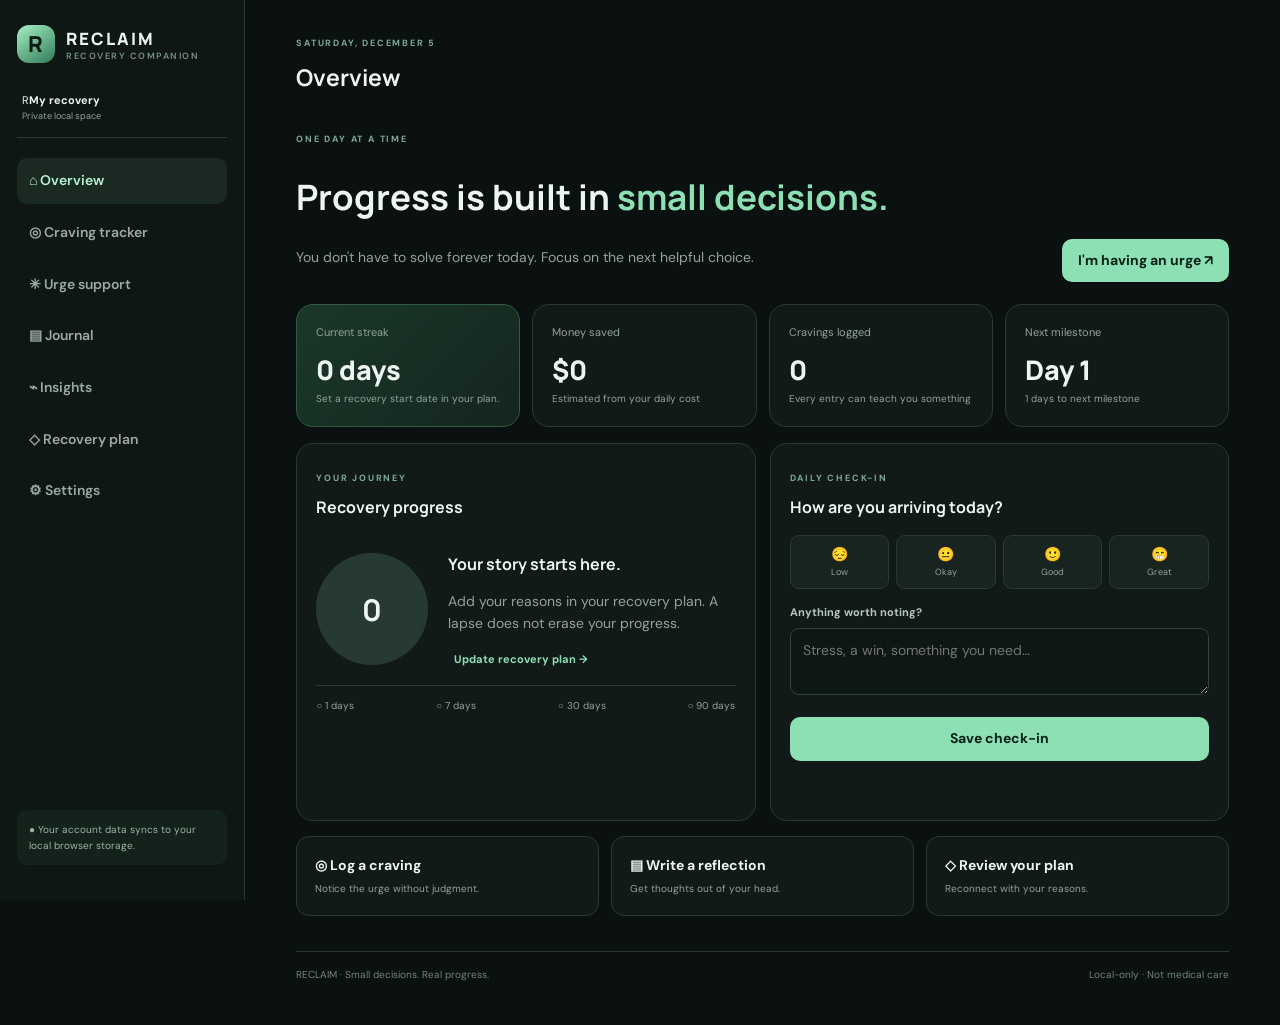
==== index.html @ 3d36c12d "Add files via upload" ====
<!doctype html>
<html lang="en"><head><meta charset="utf-8"><meta name="viewport" content="width=device-width,initial-scale=1"><meta name="theme-color" content="#0b1110"><title>RECLAIM — Recovery companion</title><link rel="manifest" href="manifest.webmanifest"><link rel="icon" href="icon.svg"><link rel="stylesheet" href="styles.css"></head>
<body>
<div id="appShell" class="app-shell"><aside class="sidebar" id="sidebar"><a class="brand" href="#"><span class="brand-mark">R</span><span>RECLAIM<small>RECOVERY COMPANION</small></span></a><div class="profile-chip"><span class="avatar">R</span><span><b>My recovery</b><small>Private local space</small></span></div><nav class="nav"><button class="nav-link active" data-view="dashboard">⌂ Overview</button><button class="nav-link" data-view="cravings">◎ Craving tracker</button><button class="nav-link" data-view="emergency">✳ Urge support</button><button class="nav-link" data-view="journal">▤ Journal</button><button class="nav-link" data-view="insights">⌁ Insights</button><button class="nav-link" data-view="plan">◇ Recovery plan</button><button class="nav-link" data-view="settings">⚙ Settings</button></nav><div class="sidebar-bottom"><p class="privacy-note">● Your account data syncs to your local browser storage.</p></div></aside>
<main class="main"><header class="topbar"><button id="menuBtn" class="mobile-menu">☰</button><div><p class="eyebrow" id="todayLabel">YOUR RECOVERY SPACE</p><h1 id="pageTitle">Overview</h1></div></header>
<section class="view active" id="view-dashboard"><div class="welcome-row"><div><p class="eyebrow">ONE DAY AT A TIME</p><h2>Progress is built in <em>small decisions.</em></h2><p class="muted">You don't have to solve forever today. Focus on the next helpful choice.</p></div><button class="button primary" data-go="emergency">I'm having an urge ↗</button></div>
<div class="stats-grid"><article class="stat-card hero-stat"><span>Current streak</span><strong id="streakValue">0 days</strong><small id="streakSub">Set a recovery start date.</small></article><article class="stat-card"><span>Money saved</span><strong id="savedValue">$0</strong><small>Estimated from your daily cost</small></article><article class="stat-card"><span>Cravings logged</span><strong id="cravingCount">0</strong><small>Every entry can teach you something</small></article><article class="stat-card"><span>Next milestone</span><strong id="milestoneValue">Day 1</strong><small id="milestoneSub">A fresh starting point</small></article></div>
<div class="content-grid"><article class="panel"><p class="eyebrow">YOUR JOURNEY</p><h3>Recovery progress</h3><div class="progress-layout"><div class="progress-ring" id="progressRing"><b id="ringDays">0</b></div><div><h3 id="progressHeading">Your story starts here.</h3><p class="muted" id="progressText">Set a start date in your recovery plan.</p><button class="text-button" data-go="plan">Update recovery plan →</button></div></div><div class="milestones"><span id="m1">○ 1 day</span><span id="m7">○ 7 days</span><span id="m30">○ 30 days</span><span id="m90">○ 90 days</span></div></article>
<article class="panel"><p class="eyebrow">DAILY CHECK-IN</p><h3>How are you arriving today?</h3><div class="mood-options" id="moodOptions"><button data-mood="Low">😔<small>Low</small></button><button data-mood="Okay">😐<small>Okay</small></button><button data-mood="Good">🙂<small>Good</small></button><button data-mood="Great">😁<small>Great</small></button></div><label class="field-label" for="checkinNote">Anything worth noting?</label><textarea id="checkinNote" rows="2" placeholder="Stress, a win, something you need…"></textarea><button class="button primary full" id="saveCheckin">Save check-in</button><p class="status" id="checkinStatus"></p></article></div>
<div class="quick-grid"><button class="quick-card" data-go="cravings"><b>◎ Log a craving</b><small>Notice the urge without judgment.</small></button><button class="quick-card" data-go="journal"><b>▤ Write a reflection</b><small>Get thoughts out of your head.</small></button><button class="quick-card" data-go="plan"><b>◇ Review your plan</b><small>Reconnect with your reasons.</small></button></div></section>
<section class="view" id="view-cravings"><div class="page-intro"><p class="eyebrow">NOTICE THE PATTERN</p><h2>A craving is a signal, <em>not a command.</em></h2><p class="muted">Log what was happening, how strong the urge felt, and what helped.</p></div><div class="content-grid"><article class="panel"><h3>Log a craving</h3><form id="cravingForm"><label class="field-label">Behavior / addiction</label><select id="cravingType" required><option value="">Choose one</option><option>Alcohol</option><option>Nicotine / vaping</option><option>Other substances</option><option>Gambling</option><option>Pornography / compulsive sexual behavior</option><option>Social media / gaming</option><option>Food / binge behavior</option><option>Other</option></select><label class="field-label">Intensity <b id="intensityValue">5 / 10</b></label><input id="intensity" type="range" min="1" max="10" value="5"><label class="field-label">Trigger</label><select id="trigger"><option>Stress or overwhelm</option><option>Boredom</option><option>Loneliness</option><option>Conflict</option><option>Celebration</option><option>Being around a cue</option><option>Tiredness</option><option>Physical discomfort</option><option>Other / unsure</option></select><label class="field-label">What was happening?</label><textarea id="cravingContext" rows="3"></textarea><label class="field-label">What did you do to cope?</label><textarea id="cravingResponse" rows="2"></textarea><button class="button primary full">Save craving log</button><p class="status" id="cravingStatus"></p></form></article><article class="panel"><h3>Craving history</h3><div id="cravingList" class="entry-list"></div></article></div></section>
<section class="view" id="view-emergency"><div class="page-intro centered"><p class="eyebrow">PAUSE · BREATHE · CHOOSE</p><h2>You can ride out <em>this moment.</em></h2><p class="muted">You don't need to make a forever decision. Create space between the urge and your next action.</p></div><div class="content-grid"><article class="panel centered"><h3>60-second breathing reset</h3><p class="muted">Breathe gently. Don't force or hold your breath.</p><div id="breathCircle" class="breath-circle">Ready?</div><h3 id="breathTimer">01:00</h3><button id="breathStart" class="button primary full">Start breathing exercise</button></article><article class="panel"><h3>Choose one small action</h3><div class="action-list"><button class="action-option">🚶 Change your surroundings</button><button class="action-option">📞 Contact a safe person</button><button class="action-option">💧 Meet a basic need</button><button class="action-option">🧩 Occupy your attention</button></div><p class="muted" id="whyText"></p><p class="fine-print">In the U.S., call 911 for emergencies, 988 for emotional crisis support, or SAMHSA at 1-800-662-HELP for treatment referrals. Withdrawal from alcohol and benzodiazepines can be dangerous; seek medical advice before stopping if physically dependent.</p></article></div></section>
<section class="view" id="view-journal"><div class="page-intro"><p class="eyebrow">MAKE SPACE TO REFLECT</p><h2>Your thoughts deserve <em>a place to land.</em></h2></div><div class="content-grid"><article class="panel"><h3>New journal entry</h3><form id="journalForm"><label class="field-label">Mood</label><select id="journalMood"><option>Reflective</option><option>Hopeful</option><option>Stressed</option><option>Frustrated</option><option>Sad</option><option>Proud</option><option>Unsure</option></select><label class="field-label">Prompt</label><select id="journalPrompt"><option>What is one thing I handled well today?</option><option>What made today difficult?</option><option>What do I need more of right now?</option><option>What is one trigger I noticed?</option><option>Free write</option></select><label class="field-label">Your reflection</label><textarea id="journalText" rows="7" required></textarea><button class="button primary full">Save reflection</button><p class="status" id="journalStatus"></p></form></article><article class="panel"><h3>Past reflections</h3><div id="journalList" class="entry-list"></div></article></div></section>
<section class="view" id="view-insights"><div class="page-intro"><p class="eyebrow">LEARN, DON'T JUDGE</p><h2>Patterns can point <em>toward change.</em></h2></div><div class="stats-grid"><article class="stat-card"><span>Total craving logs</span><strong id="insightTotal">0</strong></article><article class="stat-card"><span>Average intensity</span><strong id="avgIntensity">—</strong></article><article class="stat-card"><span>Most common trigger</span><strong id="topTrigger">—</strong></article></div><div class="content-grid"><article class="panel"><h3>Recent craving intensity</h3><div id="intensityChart" class="chart"></div></article><article class="panel"><h3>Trigger breakdown</h3><div id="triggerBreakdown"></div></article></div></section>
<section class="view" id="view-plan"><div class="page-intro"><p class="eyebrow">MAKE YOUR RECOVERY PERSONAL</p><h2>A plan for the moments <em>that test you.</em></h2></div><article class="panel"><form id="planForm"><div class="content-grid"><div><label class="field-label">What are you working to change?</label><input id="planName"></div><div><label class="field-label">Recovery start date</label><input id="startDate" type="date"></div><div><label class="field-label">Estimated daily money spent ($)</label><input id="dailyCost" type="number" min="0" step=".01"></div><div><label class="field-label">Next meaningful goal</label><input id="goal"></div></div><label class="field-label">Why do you want this change?</label><textarea id="reasons" rows="3"></textarea><label class="field-label">My high-risk situations</label><textarea id="triggersPlan" rows="3"></textarea><label class="field-label">My support people and resources</label><textarea id="supportPlan" rows="3"></textarea><label class="field-label">When I notice an urge, I will…</label><textarea id="ifThen" rows="3"></textarea><button class="button primary">Save my recovery plan</button><p id="planStatus" class="status"></p></form></article></section>
<section class="view" id="view-settings"><div class="page-intro"><p class="eyebrow">YOUR SPACE, YOUR CHOICES</p><h2>Settings & <em>privacy.</em></h2></div><article class="panel"><h3>Data management</h3><p class="muted">Your recovery data is stored locally in this browser. Export a backup before deleting it.</p><div class="settings-actions"><button class="button secondary" id="exportBtn">Export my data</button><label class="button secondary">Import backup<input type="file" id="importFile" accept="application/json" hidden></label><button class="button danger" id="clearBtn">Clear my recovery data</button></div><p id="settingsStatus" class="status"></p></article><article class="panel"><h3>Health and safety</h3><p class="muted">RECLAIM is a self-help organizer, not medical care, diagnosis, or a substitute for treatment. Withdrawal from alcohol, benzodiazepines and some other substances can be dangerous or life-threatening. Speak with a qualified healthcare professional before stopping if physical dependence is possible. For emergencies call your local emergency number.</p></article></section>
<footer class="footer">RECLAIM · Small decisions. Real progress. <span>Local-only · Not medical care</span></footer></main></div>
<script type="module" src="app.js"></script></body></html>
---- styles.css ----
@import url('https://fonts.googleapis.com/css2?family=DM+Sans:wght@400;500;600;700&family=Manrope:wght@400;600;700;800&display=swap');
:root{--bg:#0b1110;--panel:#111a18;--line:#293a32;--text:#edf5f1;--muted:#91a39b;--green:#8ce0b4;--green2:#b7f3d1}*{box-sizing:border-box}body{margin:0;background:var(--bg);color:var(--text);font:14px 'DM Sans',sans-serif;line-height:1.55}button,input,select,textarea{font:inherit}button{cursor:pointer}h1,h2,h3{font-family:Manrope}h2{font-size:clamp(25px,3vw,35px);line-height:1.2}h2 em{color:var(--green);font-style:normal}.muted{color:var(--muted)}.eyebrow{font-size:9px;letter-spacing:1.8px;color:#7eaa91;font-weight:700}.auth-wrap{min-height:100vh;display:grid;place-items:center;padding:22px;background:radial-gradient(ellipse at 50% 0,#193526 0,transparent 50%)}.auth-card{width:min(100%,430px);background:var(--panel);border:1px solid var(--line);border-radius:22px;padding:30px;box-shadow:0 25px 80px #0007}.brand{display:flex;align-items:center;gap:11px;color:var(--text);text-decoration:none;font:800 17px Manrope;letter-spacing:2px;margin-bottom:35px}.brand small{display:block;color:#789087;font:600 9px 'DM Sans';letter-spacing:1.5px}.brand-mark{width:38px;height:38px;border-radius:12px;background:linear-gradient(145deg,#a5f0c4,#317b59);color:#0a1b12;display:grid;place-items:center;font-size:22px}.auth-card h1{font-size:25px;line-height:1.2;margin:4px 0 8px}.field-label{display:block;color:#b6c8be;font-size:11px;font-weight:700;margin:15px 0 7px}input,select,textarea{width:100%;padding:11px 12px;border:1px solid #30423a;background:#0d1713;color:var(--text);border-radius:9px;outline:none}input:focus,select:focus,textarea:focus{border-color:#6fc797}textarea{resize:vertical}.button{border:0;border-radius:10px;padding:11px 16px;font-weight:700;display:inline-flex;justify-content:center;align-items:center;margin-top:15px}.primary{background:var(--green);color:#092016}.secondary{background:#1a2923;color:var(--text);border:1px solid #31483c}.danger{background:#3a2020;color:#ffbaba}.full{width:100%}.auth-status,.status{min-height:18px;color:var(--green);font-size:11px}.auth-status.error{color:#ffaaaa}.auth-links{display:flex;flex-wrap:wrap;gap:10px;justify-content:space-between;margin-top:14px}.auth-links button,.text-button{border:0;background:none;color:var(--green);font-size:11px;font-weight:700}.fine-print{font-size:10px;color:#82958b;margin-top:20px}.app-shell[hidden],.auth-wrap[hidden]{display:none!important}.app-shell{min-height:100vh}.sidebar{width:245px;position:fixed;inset:0 auto 0 0;background:#0e1714;border-right:1px solid var(--line);padding:25px 17px;display:flex;flex-direction:column;z-index:5}.sidebar .brand{margin-bottom:15px}.profile-chip{padding:14px 5px;border-bottom:1px solid var(--line);font-size:11px;overflow-wrap:anywhere}.profile-chip small{display:block;color:var(--muted)}.nav{display:grid;gap:6px;margin-top:20px}.nav-link{border:0;background:transparent;color:#9aaba3;text-align:left;padding:12px;border-radius:10px;font-weight:600}.nav-link.active,.nav-link:hover{background:#1a2a23;color:var(--green2)}.sidebar-bottom{margin-top:auto}.privacy-note{font-size:10px;color:#9db4a6;background:#13221b;padding:12px;border-radius:10px}.main{margin-left:245px;max-width:1500px;padding:28px 4vw}.topbar{display:flex;gap:15px;align-items:center;margin-bottom:28px}.topbar h1{font-size:23px;margin:0}.mobile-menu{display:none}.view{display:none}.view.active{display:block}.welcome-row{display:flex;align-items:end;justify-content:space-between;gap:20px;margin-bottom:22px}.welcome-row>div{max-width:600px}.stats-grid{display:grid;grid-template-columns:repeat(4,1fr);gap:12px;margin-bottom:16px}.stat-card,.panel{background:var(--panel);border:1px solid var(--line);border-radius:17px;padding:19px}.stat-card{min-height:120px;color:var(--muted);font-size:11px}.stat-card strong{display:block;color:var(--text);font:800 27px Manrope;margin:10px 0 2px}.stat-card small{font-size:10px}.hero-stat{background:linear-gradient(135deg,#1b3829,#14251e);border-color:#315b42}.content-grid{display:grid;grid-template-columns:1fr 1fr;gap:14px;margin-bottom:15px}.panel h3{font-size:16px;margin:4px 0 13px}.progress-layout{display:flex;align-items:center;gap:20px;padding:15px 0}.progress-ring{width:112px;height:112px;flex-shrink:0;border-radius:50%;display:grid;place-items:center;background:conic-gradient(var(--green) 0deg,#263932 0deg);font:800 30px Manrope}.milestones{display:flex;justify-content:space-between;border-top:1px solid var(--line);padding-top:12px;color:var(--muted);font-size:10px}.mood-options{display:grid;grid-template-columns:repeat(4,1fr);gap:7px;margin:15px 0}.mood-options button{background:#17241f;border:1px solid var(--line);border-radius:9px;color:white;padding:8px}.mood-options button.selected{border-color:var(--green)}.mood-options small{display:block;font-size:9px;color:var(--muted)}.quick-grid{display:grid;grid-template-columns:repeat(3,1fr);gap:12px;margin-top:15px}.quick-card{background:var(--panel);border:1px solid var(--line);border-radius:13px;padding:18px;text-align:left;color:var(--text)}.quick-card b,.quick-card small{display:block}.quick-card small{color:var(--muted);font-size:10px;margin-top:5px}.page-intro{max-width:680px;margin:8px 0 23px}.page-intro h2{margin:5px 0}.entry-list{display:grid;gap:9px;max-height:580px;overflow:auto}.entry-item{padding:12px;background:#15221d;border:1px solid #263a30;border-radius:10px;font-size:11px}.entry-item small{color:var(--muted)}.entry-item p{white-space:pre-wrap;color:#c2d0c7}.centered{text-align:center}.breath-circle{width:145px;height:145px;border:1px solid #47785b;border-radius:50%;background:radial-gradient(circle,#234b34,#14241b);display:grid;place-items:center;margin:20px auto;color:var(--green2);font:700 15px Manrope}.breath-circle.inhale{transform:scale(1.12);transition:4s}.breath-circle.exhale{transform:scale(.88);transition:6s}.action-list{display:grid;gap:9px}.action-option{background:#15231d;border:1px solid var(--line);border-radius:10px;padding:13px;color:var(--text);text-align:left}.action-option.chosen{border-color:var(--green)}.chart{display:flex;align-items:end;gap:9px;height:170px}.bar{flex:1;background:linear-gradient(#8ce0b4,#317c56);border-radius:6px 6px 0 0;min-height:4px}.settings-actions{display:flex;flex-wrap:wrap;gap:10px}.footer{display:flex;justify-content:space-between;gap:15px;border-top:1px solid var(--line);margin-top:35px;padding:15px 0;color:#71847a;font-size:10px}@media(max-width:900px){.stats-grid{grid-template-columns:repeat(2,1fr)}.main{padding:22px 3vw}}@media(max-width:700px){.sidebar{transform:translateX(-100%);transition:.2s;width:260px}.sidebar.open{transform:none}.main{margin:0;padding:18px 14px}.mobile-menu{display:block;background:none;border:0;color:white;font-size:20px}.welcome-row{display:block}.content-grid{grid-template-columns:1fr}.quick-grid{grid-template-columns:1fr}.stats-grid{gap:8px}.stat-card,.panel{padding:14px}.footer{flex-direction:column}}
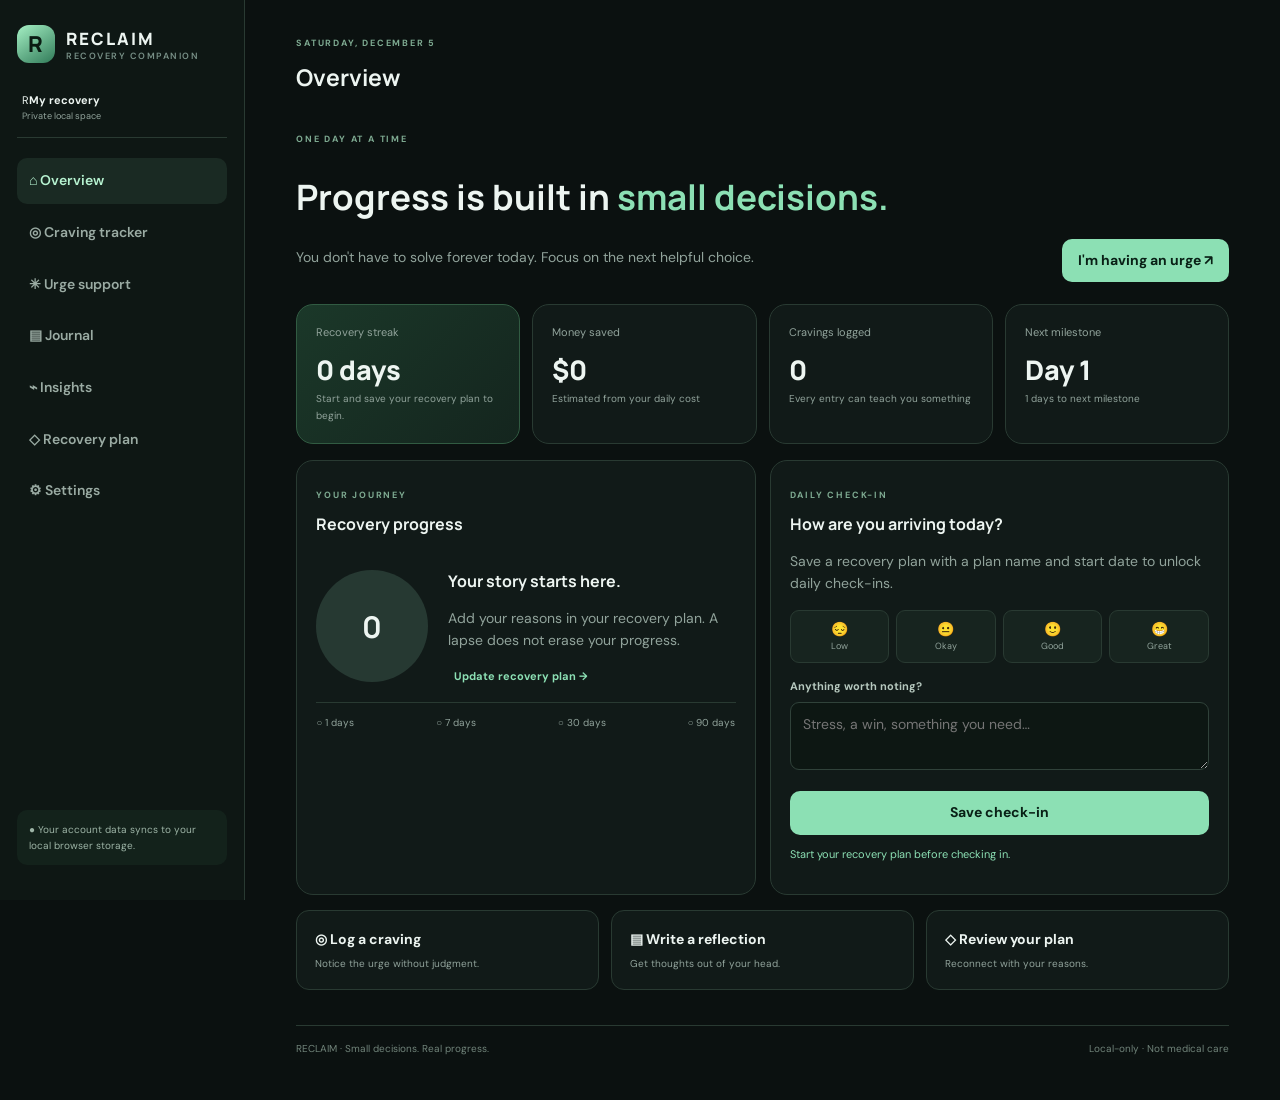
==== commit e9c1dab1: "Add files via upload" ====
--- a/index.html
+++ b/index.html
@@ -1,12 +1,12 @@
 <!doctype html>
 <html lang="en"><head><meta charset="utf-8"><meta name="viewport" content="width=device-width,initial-scale=1"><meta name="theme-color" content="#0b1110"><title>RECLAIM — Recovery companion</title><link rel="manifest" href="manifest.webmanifest"><link rel="icon" href="icon.svg"><link rel="stylesheet" href="styles.css"></head>
 <body>
-<div id="appShell" class="app-shell"><aside class="sidebar" id="sidebar"><a class="brand" href="#"><span class="brand-mark">R</span><span>RECLAIM<small>RECOVERY COMPANION</small></span></a><div class="profile-chip"><span class="avatar">R</span><span><b>My recovery</b><small>Private local space</small></span></div><nav class="nav"><button class="nav-link active" data-view="dashboard">⌂ Overview</button><button class="nav-link" data-view="cravings">◎ Craving tracker</button><button class="nav-link" data-view="emergency">✳ Urge support</button><button class="nav-link" data-view="journal">▤ Journal</button><button class="nav-link" data-view="insights">⌁ Insights</button><button class="nav-link" data-view="plan">◇ Recovery plan</button><button class="nav-link" data-view="settings">⚙ Settings</button></nav><div class="sidebar-bottom"><p class="privacy-note">● Your account data syncs to your local browser storage.</p></div></aside>
+<div id="appShell" class="app-shell"><aside class="sidebar" id="sidebar"><a class="brand" href="#" title="RECLAIM"><span class="brand-mark">R</span><span>RECLAIM<small>RECOVERY COMPANION</small></span></a><div class="profile-chip"><span class="avatar">R</span><span><b>My recovery</b><small>Private local space</small></span></div><nav class="nav"><button class="nav-link active" data-view="dashboard">⌂ Overview</button><button class="nav-link" data-view="cravings">◎ Craving tracker</button><button class="nav-link" data-view="emergency">✳ Urge support</button><button class="nav-link" data-view="journal">▤ Journal</button><button class="nav-link" data-view="insights">⌁ Insights</button><button class="nav-link" data-view="plan">◇ Recovery plan</button><button class="nav-link" data-view="settings">⚙ Settings</button></nav><div class="sidebar-bottom"><p class="privacy-note">● Your account data syncs to your local browser storage.</p></div></aside>
 <main class="main"><header class="topbar"><button id="menuBtn" class="mobile-menu">☰</button><div><p class="eyebrow" id="todayLabel">YOUR RECOVERY SPACE</p><h1 id="pageTitle">Overview</h1></div></header>
 <section class="view active" id="view-dashboard"><div class="welcome-row"><div><p class="eyebrow">ONE DAY AT A TIME</p><h2>Progress is built in <em>small decisions.</em></h2><p class="muted">You don't have to solve forever today. Focus on the next helpful choice.</p></div><button class="button primary" data-go="emergency">I'm having an urge ↗</button></div>
-<div class="stats-grid"><article class="stat-card hero-stat"><span>Current streak</span><strong id="streakValue">0 days</strong><small id="streakSub">Set a recovery start date.</small></article><article class="stat-card"><span>Money saved</span><strong id="savedValue">$0</strong><small>Estimated from your daily cost</small></article><article class="stat-card"><span>Cravings logged</span><strong id="cravingCount">0</strong><small>Every entry can teach you something</small></article><article class="stat-card"><span>Next milestone</span><strong id="milestoneValue">Day 1</strong><small id="milestoneSub">A fresh starting point</small></article></div>
+<div class="stats-grid"><article class="stat-card hero-stat"><span>Recovery streak</span><strong id="streakValue">0 days</strong><small id="streakSub">Set a recovery start date.</small></article><article class="stat-card"><span>Money saved</span><strong id="savedValue">$0</strong><small>Estimated from your daily cost</small></article><article class="stat-card"><span>Cravings logged</span><strong id="cravingCount">0</strong><small>Every entry can teach you something</small></article><article class="stat-card"><span>Next milestone</span><strong id="milestoneValue">Day 1</strong><small id="milestoneSub">A fresh starting point</small></article></div>
 <div class="content-grid"><article class="panel"><p class="eyebrow">YOUR JOURNEY</p><h3>Recovery progress</h3><div class="progress-layout"><div class="progress-ring" id="progressRing"><b id="ringDays">0</b></div><div><h3 id="progressHeading">Your story starts here.</h3><p class="muted" id="progressText">Set a start date in your recovery plan.</p><button class="text-button" data-go="plan">Update recovery plan →</button></div></div><div class="milestones"><span id="m1">○ 1 day</span><span id="m7">○ 7 days</span><span id="m30">○ 30 days</span><span id="m90">○ 90 days</span></div></article>
-<article class="panel"><p class="eyebrow">DAILY CHECK-IN</p><h3>How are you arriving today?</h3><div class="mood-options" id="moodOptions"><button data-mood="Low">😔<small>Low</small></button><button data-mood="Okay">😐<small>Okay</small></button><button data-mood="Good">🙂<small>Good</small></button><button data-mood="Great">😁<small>Great</small></button></div><label class="field-label" for="checkinNote">Anything worth noting?</label><textarea id="checkinNote" rows="2" placeholder="Stress, a win, something you need…"></textarea><button class="button primary full" id="saveCheckin">Save check-in</button><p class="status" id="checkinStatus"></p></article></div>
+<article class="panel"><p class="eyebrow">DAILY CHECK-IN</p><h3>How are you arriving today?</h3><p class="muted" id="checkinGateNote">Save a recovery plan with a plan name and start date to unlock daily check-ins.</p><div class="mood-options" id="moodOptions"><button data-mood="Low">😔<small>Low</small></button><button data-mood="Okay">😐<small>Okay</small></button><button data-mood="Good">🙂<small>Good</small></button><button data-mood="Great">😁<small>Great</small></button></div><label class="field-label" for="checkinNote">Anything worth noting?</label><textarea id="checkinNote" rows="2" placeholder="Stress, a win, something you need…"></textarea><button class="button primary full" id="saveCheckin">Save check-in</button><p class="status" id="checkinStatus"></p></article></div>
 <div class="quick-grid"><button class="quick-card" data-go="cravings"><b>◎ Log a craving</b><small>Notice the urge without judgment.</small></button><button class="quick-card" data-go="journal"><b>▤ Write a reflection</b><small>Get thoughts out of your head.</small></button><button class="quick-card" data-go="plan"><b>◇ Review your plan</b><small>Reconnect with your reasons.</small></button></div></section>
 <section class="view" id="view-cravings"><div class="page-intro"><p class="eyebrow">NOTICE THE PATTERN</p><h2>A craving is a signal, <em>not a command.</em></h2><p class="muted">Log what was happening, how strong the urge felt, and what helped.</p></div><div class="content-grid"><article class="panel"><h3>Log a craving</h3><form id="cravingForm"><label class="field-label">Behavior / addiction</label><select id="cravingType" required><option value="">Choose one</option><option>Alcohol</option><option>Nicotine / vaping</option><option>Other substances</option><option>Gambling</option><option>Pornography / compulsive sexual behavior</option><option>Social media / gaming</option><option>Food / binge behavior</option><option>Other</option></select><label class="field-label">Intensity <b id="intensityValue">5 / 10</b></label><input id="intensity" type="range" min="1" max="10" value="5"><label class="field-label">Trigger</label><select id="trigger"><option>Stress or overwhelm</option><option>Boredom</option><option>Loneliness</option><option>Conflict</option><option>Celebration</option><option>Being around a cue</option><option>Tiredness</option><option>Physical discomfort</option><option>Other / unsure</option></select><label class="field-label">What was happening?</label><textarea id="cravingContext" rows="3"></textarea><label class="field-label">What did you do to cope?</label><textarea id="cravingResponse" rows="2"></textarea><button class="button primary full">Save craving log</button><p class="status" id="cravingStatus"></p></form></article><article class="panel"><h3>Craving history</h3><div id="cravingList" class="entry-list"></div></article></div></section>
 <section class="view" id="view-emergency"><div class="page-intro centered"><p class="eyebrow">PAUSE · BREATHE · CHOOSE</p><h2>You can ride out <em>this moment.</em></h2><p class="muted">You don't need to make a forever decision. Create space between the urge and your next action.</p></div><div class="content-grid"><article class="panel centered"><h3>60-second breathing reset</h3><p class="muted">Breathe gently. Don't force or hold your breath.</p><div id="breathCircle" class="breath-circle">Ready?</div><h3 id="breathTimer">01:00</h3><button id="breathStart" class="button primary full">Start breathing exercise</button></article><article class="panel"><h3>Choose one small action</h3><div class="action-list"><button class="action-option">🚶 Change your surroundings</button><button class="action-option">📞 Contact a safe person</button><button class="action-option">💧 Meet a basic need</button><button class="action-option">🧩 Occupy your attention</button></div><p class="muted" id="whyText"></p><p class="fine-print">In the U.S., call 911 for emergencies, 988 for emotional crisis support, or SAMHSA at 1-800-662-HELP for treatment referrals. Withdrawal from alcohol and benzodiazepines can be dangerous; seek medical advice before stopping if physically dependent.</p></article></div></section>
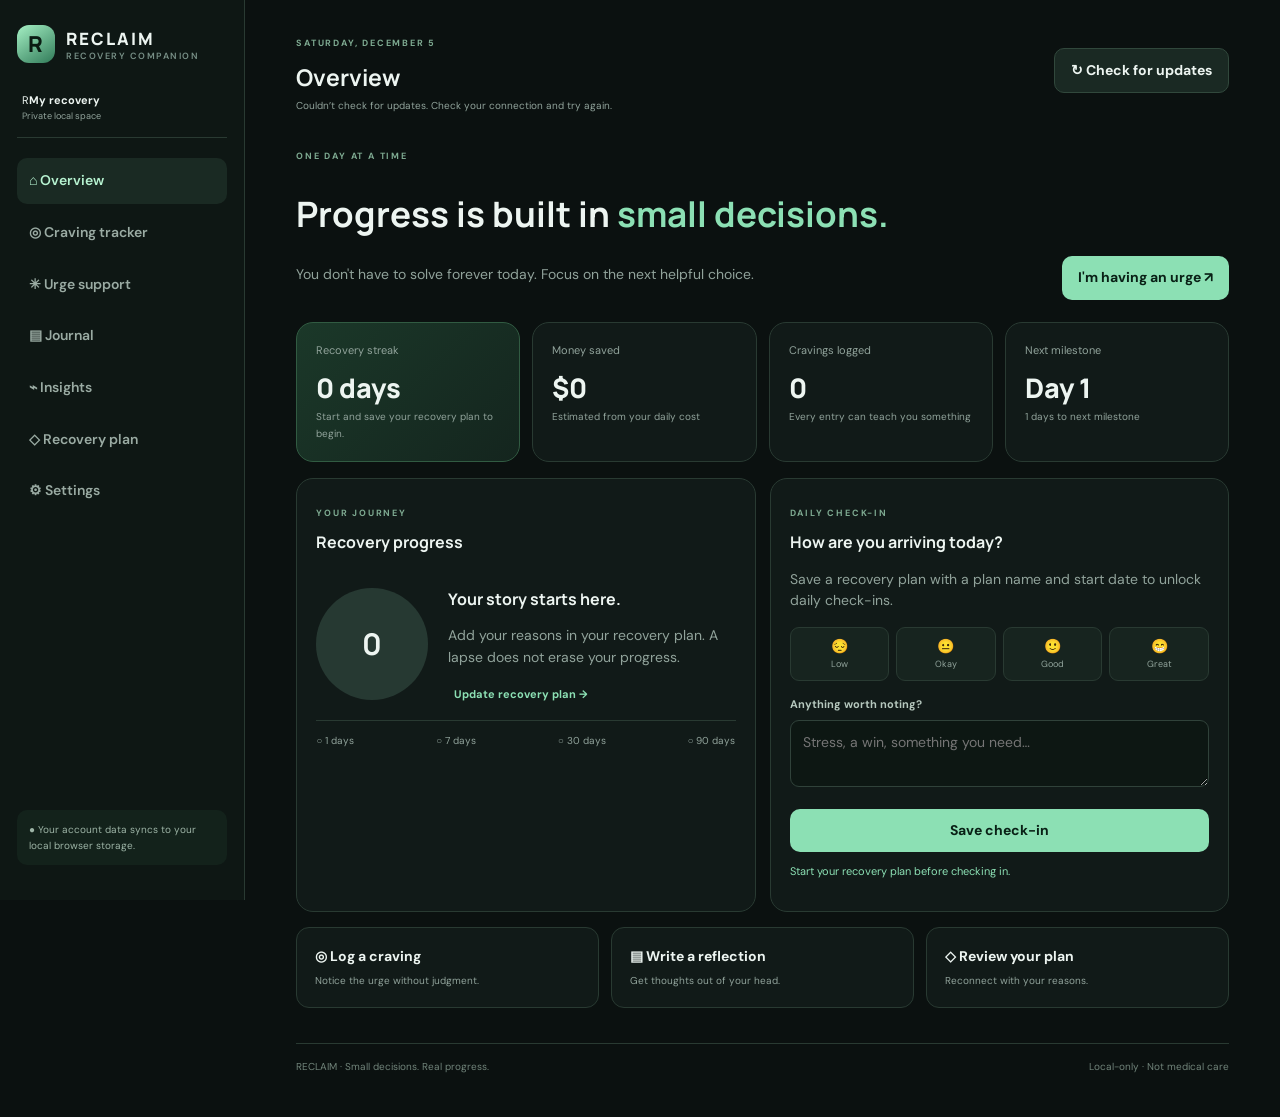
==== commit 0fd5ccc8: "Add files via upload" ====
--- a/index.html
+++ b/index.html
@@ -2,7 +2,7 @@
 <html lang="en"><head><meta charset="utf-8"><meta name="viewport" content="width=device-width,initial-scale=1"><meta name="theme-color" content="#0b1110"><title>RECLAIM — Recovery companion</title><link rel="manifest" href="manifest.webmanifest"><link rel="icon" href="icon.svg"><link rel="stylesheet" href="styles.css"></head>
 <body>
 <div id="appShell" class="app-shell"><aside class="sidebar" id="sidebar"><a class="brand" href="#" title="RECLAIM"><span class="brand-mark">R</span><span>RECLAIM<small>RECOVERY COMPANION</small></span></a><div class="profile-chip"><span class="avatar">R</span><span><b>My recovery</b><small>Private local space</small></span></div><nav class="nav"><button class="nav-link active" data-view="dashboard">⌂ Overview</button><button class="nav-link" data-view="cravings">◎ Craving tracker</button><button class="nav-link" data-view="emergency">✳ Urge support</button><button class="nav-link" data-view="journal">▤ Journal</button><button class="nav-link" data-view="insights">⌁ Insights</button><button class="nav-link" data-view="plan">◇ Recovery plan</button><button class="nav-link" data-view="settings">⚙ Settings</button></nav><div class="sidebar-bottom"><p class="privacy-note">● Your account data syncs to your local browser storage.</p></div></aside>
-<main class="main"><header class="topbar"><button id="menuBtn" class="mobile-menu">☰</button><div><p class="eyebrow" id="todayLabel">YOUR RECOVERY SPACE</p><h1 id="pageTitle">Overview</h1></div></header>
+<main class="main"><header class="topbar"><button id="menuBtn" class="mobile-menu">☰</button><div class="topbar-heading"><p class="eyebrow" id="todayLabel">YOUR RECOVERY SPACE</p><h1 id="pageTitle">Overview</h1><p id="updateStatus" class="update-status" role="status" aria-live="polite">App updates are checked when RECLAIM opens.</p></div><button id="checkUpdatesBtn" class="button secondary update-button" type="button">↻ Check for updates</button></header>
 <section class="view active" id="view-dashboard"><div class="welcome-row"><div><p class="eyebrow">ONE DAY AT A TIME</p><h2>Progress is built in <em>small decisions.</em></h2><p class="muted">You don't have to solve forever today. Focus on the next helpful choice.</p></div><button class="button primary" data-go="emergency">I'm having an urge ↗</button></div>
 <div class="stats-grid"><article class="stat-card hero-stat"><span>Recovery streak</span><strong id="streakValue">0 days</strong><small id="streakSub">Set a recovery start date.</small></article><article class="stat-card"><span>Money saved</span><strong id="savedValue">$0</strong><small>Estimated from your daily cost</small></article><article class="stat-card"><span>Cravings logged</span><strong id="cravingCount">0</strong><small>Every entry can teach you something</small></article><article class="stat-card"><span>Next milestone</span><strong id="milestoneValue">Day 1</strong><small id="milestoneSub">A fresh starting point</small></article></div>
 <div class="content-grid"><article class="panel"><p class="eyebrow">YOUR JOURNEY</p><h3>Recovery progress</h3><div class="progress-layout"><div class="progress-ring" id="progressRing"><b id="ringDays">0</b></div><div><h3 id="progressHeading">Your story starts here.</h3><p class="muted" id="progressText">Set a start date in your recovery plan.</p><button class="text-button" data-go="plan">Update recovery plan →</button></div></div><div class="milestones"><span id="m1">○ 1 day</span><span id="m7">○ 7 days</span><span id="m30">○ 30 days</span><span id="m90">○ 90 days</span></div></article>
--- a/styles.css
+++ b/styles.css
@@ -1,2 +1,9 @@
 @import url('https://fonts.googleapis.com/css2?family=DM+Sans:wght@400;500;600;700&family=Manrope:wght@400;600;700;800&display=swap');
-:root{--bg:#0b1110;--panel:#111a18;--line:#293a32;--text:#edf5f1;--muted:#91a39b;--green:#8ce0b4;--green2:#b7f3d1}*{box-sizing:border-box}body{margin:0;background:var(--bg);color:var(--text);font:14px 'DM Sans',sans-serif;line-height:1.55}button,input,select,textarea{font:inherit}button{cursor:pointer}h1,h2,h3{font-family:Manrope}h2{font-size:clamp(25px,3vw,35px);line-height:1.2}h2 em{color:var(--green);font-style:normal}.muted{color:var(--muted)}.eyebrow{font-size:9px;letter-spacing:1.8px;color:#7eaa91;font-weight:700}.auth-wrap{min-height:100vh;display:grid;place-items:center;padding:22px;background:radial-gradient(ellipse at 50% 0,#193526 0,transparent 50%)}.auth-card{width:min(100%,430px);background:var(--panel);border:1px solid var(--line);border-radius:22px;padding:30px;box-shadow:0 25px 80px #0007}.brand{display:flex;align-items:center;gap:11px;color:var(--text);text-decoration:none;font:800 17px Manrope;letter-spacing:2px;margin-bottom:35px}.brand small{display:block;color:#789087;font:600 9px 'DM Sans';letter-spacing:1.5px}.brand-mark{width:38px;height:38px;border-radius:12px;background:linear-gradient(145deg,#a5f0c4,#317b59);color:#0a1b12;display:grid;place-items:center;font-size:22px}.auth-card h1{font-size:25px;line-height:1.2;margin:4px 0 8px}.field-label{display:block;color:#b6c8be;font-size:11px;font-weight:700;margin:15px 0 7px}input,select,textarea{width:100%;padding:11px 12px;border:1px solid #30423a;background:#0d1713;color:var(--text);border-radius:9px;outline:none}input:focus,select:focus,textarea:focus{border-color:#6fc797}textarea{resize:vertical}.button{border:0;border-radius:10px;padding:11px 16px;font-weight:700;display:inline-flex;justify-content:center;align-items:center;margin-top:15px}.primary{background:var(--green);color:#092016}.secondary{background:#1a2923;color:var(--text);border:1px solid #31483c}.danger{background:#3a2020;color:#ffbaba}.full{width:100%}.auth-status,.status{min-height:18px;color:var(--green);font-size:11px}.auth-status.error{color:#ffaaaa}.auth-links{display:flex;flex-wrap:wrap;gap:10px;justify-content:space-between;margin-top:14px}.auth-links button,.text-button{border:0;background:none;color:var(--green);font-size:11px;font-weight:700}.fine-print{font-size:10px;color:#82958b;margin-top:20px}.app-shell[hidden],.auth-wrap[hidden]{display:none!important}.app-shell{min-height:100vh}.sidebar{width:245px;position:fixed;inset:0 auto 0 0;background:#0e1714;border-right:1px solid var(--line);padding:25px 17px;display:flex;flex-direction:column;z-index:5}.sidebar .brand{margin-bottom:15px}.profile-chip{padding:14px 5px;border-bottom:1px solid var(--line);font-size:11px;overflow-wrap:anywhere}.profile-chip small{display:block;color:var(--muted)}.nav{display:grid;gap:6px;margin-top:20px}.nav-link{border:0;background:transparent;color:#9aaba3;text-align:left;padding:12px;border-radius:10px;font-weight:600}.nav-link.active,.nav-link:hover{background:#1a2a23;color:var(--green2)}.sidebar-bottom{margin-top:auto}.privacy-note{font-size:10px;color:#9db4a6;background:#13221b;padding:12px;border-radius:10px}.main{margin-left:245px;max-width:1500px;padding:28px 4vw}.topbar{display:flex;gap:15px;align-items:center;margin-bottom:28px}.topbar h1{font-size:23px;margin:0}.mobile-menu{display:none}.view{display:none}.view.active{display:block}.welcome-row{display:flex;align-items:end;justify-content:space-between;gap:20px;margin-bottom:22px}.welcome-row>div{max-width:600px}.stats-grid{display:grid;grid-template-columns:repeat(4,1fr);gap:12px;margin-bottom:16px}.stat-card,.panel{background:var(--panel);border:1px solid var(--line);border-radius:17px;padding:19px}.stat-card{min-height:120px;color:var(--muted);font-size:11px}.stat-card strong{display:block;color:var(--text);font:800 27px Manrope;margin:10px 0 2px}.stat-card small{font-size:10px}.hero-stat{background:linear-gradient(135deg,#1b3829,#14251e);border-color:#315b42}.content-grid{display:grid;grid-template-columns:1fr 1fr;gap:14px;margin-bottom:15px}.panel h3{font-size:16px;margin:4px 0 13px}.progress-layout{display:flex;align-items:center;gap:20px;padding:15px 0}.progress-ring{width:112px;height:112px;flex-shrink:0;border-radius:50%;display:grid;place-items:center;background:conic-gradient(var(--green) 0deg,#263932 0deg);font:800 30px Manrope}.milestones{display:flex;justify-content:space-between;border-top:1px solid var(--line);padding-top:12px;color:var(--muted);font-size:10px}.mood-options{display:grid;grid-template-columns:repeat(4,1fr);gap:7px;margin:15px 0}.mood-options button{background:#17241f;border:1px solid var(--line);border-radius:9px;color:white;padding:8px}.mood-options button.selected{border-color:var(--green)}.mood-options small{display:block;font-size:9px;color:var(--muted)}.quick-grid{display:grid;grid-template-columns:repeat(3,1fr);gap:12px;margin-top:15px}.quick-card{background:var(--panel);border:1px solid var(--line);border-radius:13px;padding:18px;text-align:left;color:var(--text)}.quick-card b,.quick-card small{display:block}.quick-card small{color:var(--muted);font-size:10px;margin-top:5px}.page-intro{max-width:680px;margin:8px 0 23px}.page-intro h2{margin:5px 0}.entry-list{display:grid;gap:9px;max-height:580px;overflow:auto}.entry-item{padding:12px;background:#15221d;border:1px solid #263a30;border-radius:10px;font-size:11px}.entry-item small{color:var(--muted)}.entry-item p{white-space:pre-wrap;color:#c2d0c7}.centered{text-align:center}.breath-circle{width:145px;height:145px;border:1px solid #47785b;border-radius:50%;background:radial-gradient(circle,#234b34,#14241b);display:grid;place-items:center;margin:20px auto;color:var(--green2);font:700 15px Manrope}.breath-circle.inhale{transform:scale(1.12);transition:4s}.breath-circle.exhale{transform:scale(.88);transition:6s}.action-list{display:grid;gap:9px}.action-option{background:#15231d;border:1px solid var(--line);border-radius:10px;padding:13px;color:var(--text);text-align:left}.action-option.chosen{border-color:var(--green)}.chart{display:flex;align-items:end;gap:9px;height:170px}.bar{flex:1;background:linear-gradient(#8ce0b4,#317c56);border-radius:6px 6px 0 0;min-height:4px}.settings-actions{display:flex;flex-wrap:wrap;gap:10px}.footer{display:flex;justify-content:space-between;gap:15px;border-top:1px solid var(--line);margin-top:35px;padding:15px 0;color:#71847a;font-size:10px}@media(max-width:900px){.stats-grid{grid-template-columns:repeat(2,1fr)}.main{padding:22px 3vw}}@media(max-width:700px){.sidebar{transform:translateX(-100%);transition:.2s;width:260px}.sidebar.open{transform:none}.main{margin:0;padding:18px 14px}.mobile-menu{display:block;background:none;border:0;color:white;font-size:20px}.welcome-row{display:block}.content-grid{grid-template-columns:1fr}.quick-grid{grid-template-columns:1fr}.stats-grid{gap:8px}.stat-card,.panel{padding:14px}.footer{flex-direction:column}}+:root{--bg:#0b1110;--panel:#111a18;--line:#293a32;--text:#edf5f1;--muted:#91a39b;--green:#8ce0b4;--green2:#b7f3d1}*{box-sizing:border-box}body{margin:0;background:var(--bg);color:var(--text);font:14px 'DM Sans',sans-serif;line-height:1.55}button,input,select,textarea{font:inherit}button{cursor:pointer}h1,h2,h3{font-family:Manrope}h2{font-size:clamp(25px,3vw,35px);line-height:1.2}h2 em{color:var(--green);font-style:normal}.muted{color:var(--muted)}.eyebrow{font-size:9px;letter-spacing:1.8px;color:#7eaa91;font-weight:700}.auth-wrap{min-height:100vh;display:grid;place-items:center;padding:22px;background:radial-gradient(ellipse at 50% 0,#193526 0,transparent 50%)}.auth-card{width:min(100%,430px);background:var(--panel);border:1px solid var(--line);border-radius:22px;padding:30px;box-shadow:0 25px 80px #0007}.brand{display:flex;align-items:center;gap:11px;color:var(--text);text-decoration:none;font:800 17px Manrope;letter-spacing:2px;margin-bottom:35px}.brand small{display:block;color:#789087;font:600 9px 'DM Sans';letter-spacing:1.5px}.brand-mark{width:38px;height:38px;border-radius:12px;background:linear-gradient(145deg,#a5f0c4,#317b59);color:#0a1b12;display:grid;place-items:center;font-size:22px}.auth-card h1{font-size:25px;line-height:1.2;margin:4px 0 8px}.field-label{display:block;color:#b6c8be;font-size:11px;font-weight:700;margin:15px 0 7px}input,select,textarea{width:100%;padding:11px 12px;border:1px solid #30423a;background:#0d1713;color:var(--text);border-radius:9px;outline:none}input:focus,select:focus,textarea:focus{border-color:#6fc797}textarea{resize:vertical}.button{border:0;border-radius:10px;padding:11px 16px;font-weight:700;display:inline-flex;justify-content:center;align-items:center;margin-top:15px}.primary{background:var(--green);color:#092016}.secondary{background:#1a2923;color:var(--text);border:1px solid #31483c}.danger{background:#3a2020;color:#ffbaba}.full{width:100%}.auth-status,.status{min-height:18px;color:var(--green);font-size:11px}.auth-status.error{color:#ffaaaa}.auth-links{display:flex;flex-wrap:wrap;gap:10px;justify-content:space-between;margin-top:14px}.auth-links button,.text-button{border:0;background:none;color:var(--green);font-size:11px;font-weight:700}.fine-print{font-size:10px;color:#82958b;margin-top:20px}.app-shell[hidden],.auth-wrap[hidden]{display:none!important}.app-shell{min-height:100vh}.sidebar{width:245px;position:fixed;inset:0 auto 0 0;background:#0e1714;border-right:1px solid var(--line);padding:25px 17px;display:flex;flex-direction:column;z-index:5}.sidebar .brand{margin-bottom:15px}.profile-chip{padding:14px 5px;border-bottom:1px solid var(--line);font-size:11px;overflow-wrap:anywhere}.profile-chip small{display:block;color:var(--muted)}.nav{display:grid;gap:6px;margin-top:20px}.nav-link{border:0;background:transparent;color:#9aaba3;text-align:left;padding:12px;border-radius:10px;font-weight:600}.nav-link.active,.nav-link:hover{background:#1a2a23;color:var(--green2)}.sidebar-bottom{margin-top:auto}.privacy-note{font-size:10px;color:#9db4a6;background:#13221b;padding:12px;border-radius:10px}.main{margin-left:245px;max-width:1500px;padding:28px 4vw}.topbar{display:flex;gap:15px;align-items:center;margin-bottom:28px}.topbar h1{font-size:23px;margin:0}.mobile-menu{display:none}.view{display:none}.view.active{display:block}.welcome-row{display:flex;align-items:end;justify-content:space-between;gap:20px;margin-bottom:22px}.welcome-row>div{max-width:600px}.stats-grid{display:grid;grid-template-columns:repeat(4,1fr);gap:12px;margin-bottom:16px}.stat-card,.panel{background:var(--panel);border:1px solid var(--line);border-radius:17px;padding:19px}.stat-card{min-height:120px;color:var(--muted);font-size:11px}.stat-card strong{display:block;color:var(--text);font:800 27px Manrope;margin:10px 0 2px}.stat-card small{font-size:10px}.hero-stat{background:linear-gradient(135deg,#1b3829,#14251e);border-color:#315b42}.content-grid{display:grid;grid-template-columns:1fr 1fr;gap:14px;margin-bottom:15px}.panel h3{font-size:16px;margin:4px 0 13px}.progress-layout{display:flex;align-items:center;gap:20px;padding:15px 0}.progress-ring{width:112px;height:112px;flex-shrink:0;border-radius:50%;display:grid;place-items:center;background:conic-gradient(var(--green) 0deg,#263932 0deg);font:800 30px Manrope}.milestones{display:flex;justify-content:space-between;border-top:1px solid var(--line);padding-top:12px;color:var(--muted);font-size:10px}.mood-options{display:grid;grid-template-columns:repeat(4,1fr);gap:7px;margin:15px 0}.mood-options button{background:#17241f;border:1px solid var(--line);border-radius:9px;color:white;padding:8px}.mood-options button.selected{border-color:var(--green)}.mood-options small{display:block;font-size:9px;color:var(--muted)}.quick-grid{display:grid;grid-template-columns:repeat(3,1fr);gap:12px;margin-top:15px}.quick-card{background:var(--panel);border:1px solid var(--line);border-radius:13px;padding:18px;text-align:left;color:var(--text)}.quick-card b,.quick-card small{display:block}.quick-card small{color:var(--muted);font-size:10px;margin-top:5px}.page-intro{max-width:680px;margin:8px 0 23px}.page-intro h2{margin:5px 0}.entry-list{display:grid;gap:9px;max-height:580px;overflow:auto}.entry-item{padding:12px;background:#15221d;border:1px solid #263a30;border-radius:10px;font-size:11px}.entry-item small{color:var(--muted)}.entry-item p{white-space:pre-wrap;color:#c2d0c7}.centered{text-align:center}.breath-circle{width:145px;height:145px;border:1px solid #47785b;border-radius:50%;background:radial-gradient(circle,#234b34,#14241b);display:grid;place-items:center;margin:20px auto;color:var(--green2);font:700 15px Manrope}.breath-circle.inhale{transform:scale(1.12);transition:4s}.breath-circle.exhale{transform:scale(.88);transition:6s}.action-list{display:grid;gap:9px}.action-option{background:#15231d;border:1px solid var(--line);border-radius:10px;padding:13px;color:var(--text);text-align:left}.action-option.chosen{border-color:var(--green)}.chart{display:flex;align-items:end;gap:9px;height:170px}.bar{flex:1;background:linear-gradient(#8ce0b4,#317c56);border-radius:6px 6px 0 0;min-height:4px}.settings-actions{display:flex;flex-wrap:wrap;gap:10px}.footer{display:flex;justify-content:space-between;gap:15px;border-top:1px solid var(--line);margin-top:35px;padding:15px 0;color:#71847a;font-size:10px}@media(max-width:900px){.stats-grid{grid-template-columns:repeat(2,1fr)}.main{padding:22px 3vw}}@media(max-width:700px){.sidebar{transform:translateX(-100%);transition:.2s;width:260px}.sidebar.open{transform:none}.main{margin:0;padding:18px 14px}.mobile-menu{display:block;background:none;border:0;color:white;font-size:20px}.welcome-row{display:block}.content-grid{grid-template-columns:1fr}.quick-grid{grid-template-columns:1fr}.stats-grid{gap:8px}.stat-card,.panel{padding:14px}.footer{flex-direction:column}}
+/* Manual PWA update control */
+.topbar{justify-content:space-between}
+.topbar-heading{min-width:0;flex:1}
+.update-status{margin:2px 0 0;color:var(--muted);font-size:10px;min-height:15px}
+.update-button{margin:0;white-space:nowrap;min-height:42px}
+.update-button:disabled{opacity:.65;cursor:wait}
+@media(max-width:430px){.update-button{font-size:10px;padding:9px 10px}.topbar{gap:9px}.topbar h1{font-size:19px}.update-status{font-size:9px}}
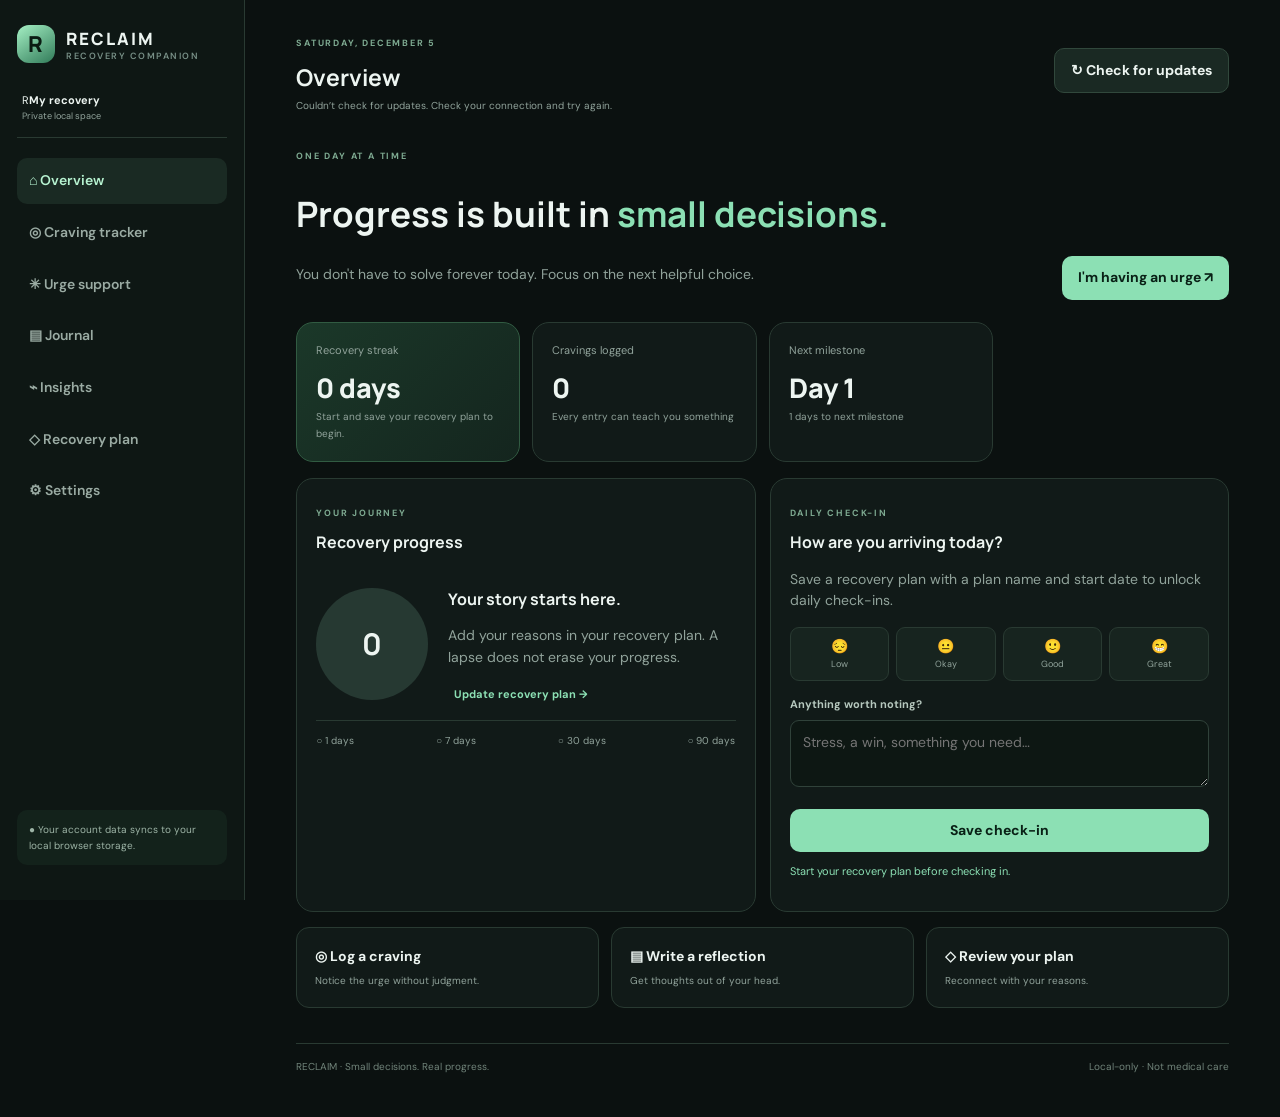
==== commit c62133c9: "Add files via upload" ====
--- a/index.html
+++ b/index.html
@@ -4,7 +4,7 @@
 <div id="appShell" class="app-shell"><aside class="sidebar" id="sidebar"><a class="brand" href="#" title="RECLAIM"><span class="brand-mark">R</span><span>RECLAIM<small>RECOVERY COMPANION</small></span></a><div class="profile-chip"><span class="avatar">R</span><span><b>My recovery</b><small>Private local space</small></span></div><nav class="nav"><button class="nav-link active" data-view="dashboard">⌂ Overview</button><button class="nav-link" data-view="cravings">◎ Craving tracker</button><button class="nav-link" data-view="emergency">✳ Urge support</button><button class="nav-link" data-view="journal">▤ Journal</button><button class="nav-link" data-view="insights">⌁ Insights</button><button class="nav-link" data-view="plan">◇ Recovery plan</button><button class="nav-link" data-view="settings">⚙ Settings</button></nav><div class="sidebar-bottom"><p class="privacy-note">● Your account data syncs to your local browser storage.</p></div></aside>
 <main class="main"><header class="topbar"><button id="menuBtn" class="mobile-menu">☰</button><div class="topbar-heading"><p class="eyebrow" id="todayLabel">YOUR RECOVERY SPACE</p><h1 id="pageTitle">Overview</h1><p id="updateStatus" class="update-status" role="status" aria-live="polite">App updates are checked when RECLAIM opens.</p></div><button id="checkUpdatesBtn" class="button secondary update-button" type="button">↻ Check for updates</button></header>
 <section class="view active" id="view-dashboard"><div class="welcome-row"><div><p class="eyebrow">ONE DAY AT A TIME</p><h2>Progress is built in <em>small decisions.</em></h2><p class="muted">You don't have to solve forever today. Focus on the next helpful choice.</p></div><button class="button primary" data-go="emergency">I'm having an urge ↗</button></div>
-<div class="stats-grid"><article class="stat-card hero-stat"><span>Recovery streak</span><strong id="streakValue">0 days</strong><small id="streakSub">Set a recovery start date.</small></article><article class="stat-card"><span>Money saved</span><strong id="savedValue">$0</strong><small>Estimated from your daily cost</small></article><article class="stat-card"><span>Cravings logged</span><strong id="cravingCount">0</strong><small>Every entry can teach you something</small></article><article class="stat-card"><span>Next milestone</span><strong id="milestoneValue">Day 1</strong><small id="milestoneSub">A fresh starting point</small></article></div>
+<div class="stats-grid"><article class="stat-card hero-stat"><span>Recovery streak</span><strong id="streakValue">0 days</strong><small id="streakSub">Set a recovery start date.</small></article><article class="stat-card"><span>Cravings logged</span><strong id="cravingCount">0</strong><small>Every entry can teach you something</small></article><article class="stat-card"><span>Next milestone</span><strong id="milestoneValue">Day 1</strong><small id="milestoneSub">A fresh starting point</small></article></div>
 <div class="content-grid"><article class="panel"><p class="eyebrow">YOUR JOURNEY</p><h3>Recovery progress</h3><div class="progress-layout"><div class="progress-ring" id="progressRing"><b id="ringDays">0</b></div><div><h3 id="progressHeading">Your story starts here.</h3><p class="muted" id="progressText">Set a start date in your recovery plan.</p><button class="text-button" data-go="plan">Update recovery plan →</button></div></div><div class="milestones"><span id="m1">○ 1 day</span><span id="m7">○ 7 days</span><span id="m30">○ 30 days</span><span id="m90">○ 90 days</span></div></article>
 <article class="panel"><p class="eyebrow">DAILY CHECK-IN</p><h3>How are you arriving today?</h3><p class="muted" id="checkinGateNote">Save a recovery plan with a plan name and start date to unlock daily check-ins.</p><div class="mood-options" id="moodOptions"><button data-mood="Low">😔<small>Low</small></button><button data-mood="Okay">😐<small>Okay</small></button><button data-mood="Good">🙂<small>Good</small></button><button data-mood="Great">😁<small>Great</small></button></div><label class="field-label" for="checkinNote">Anything worth noting?</label><textarea id="checkinNote" rows="2" placeholder="Stress, a win, something you need…"></textarea><button class="button primary full" id="saveCheckin">Save check-in</button><p class="status" id="checkinStatus"></p></article></div>
 <div class="quick-grid"><button class="quick-card" data-go="cravings"><b>◎ Log a craving</b><small>Notice the urge without judgment.</small></button><button class="quick-card" data-go="journal"><b>▤ Write a reflection</b><small>Get thoughts out of your head.</small></button><button class="quick-card" data-go="plan"><b>◇ Review your plan</b><small>Reconnect with your reasons.</small></button></div></section>
@@ -12,7 +12,7 @@
 <section class="view" id="view-emergency"><div class="page-intro centered"><p class="eyebrow">PAUSE · BREATHE · CHOOSE</p><h2>You can ride out <em>this moment.</em></h2><p class="muted">You don't need to make a forever decision. Create space between the urge and your next action.</p></div><div class="content-grid"><article class="panel centered"><h3>60-second breathing reset</h3><p class="muted">Breathe gently. Don't force or hold your breath.</p><div id="breathCircle" class="breath-circle">Ready?</div><h3 id="breathTimer">01:00</h3><button id="breathStart" class="button primary full">Start breathing exercise</button></article><article class="panel"><h3>Choose one small action</h3><div class="action-list"><button class="action-option">🚶 Change your surroundings</button><button class="action-option">📞 Contact a safe person</button><button class="action-option">💧 Meet a basic need</button><button class="action-option">🧩 Occupy your attention</button></div><p class="muted" id="whyText"></p><p class="fine-print">In the U.S., call 911 for emergencies, 988 for emotional crisis support, or SAMHSA at 1-800-662-HELP for treatment referrals. Withdrawal from alcohol and benzodiazepines can be dangerous; seek medical advice before stopping if physically dependent.</p></article></div></section>
 <section class="view" id="view-journal"><div class="page-intro"><p class="eyebrow">MAKE SPACE TO REFLECT</p><h2>Your thoughts deserve <em>a place to land.</em></h2></div><div class="content-grid"><article class="panel"><h3>New journal entry</h3><form id="journalForm"><label class="field-label">Mood</label><select id="journalMood"><option>Reflective</option><option>Hopeful</option><option>Stressed</option><option>Frustrated</option><option>Sad</option><option>Proud</option><option>Unsure</option></select><label class="field-label">Prompt</label><select id="journalPrompt"><option>What is one thing I handled well today?</option><option>What made today difficult?</option><option>What do I need more of right now?</option><option>What is one trigger I noticed?</option><option>Free write</option></select><label class="field-label">Your reflection</label><textarea id="journalText" rows="7" required></textarea><button class="button primary full">Save reflection</button><p class="status" id="journalStatus"></p></form></article><article class="panel"><h3>Past reflections</h3><div id="journalList" class="entry-list"></div></article></div></section>
 <section class="view" id="view-insights"><div class="page-intro"><p class="eyebrow">LEARN, DON'T JUDGE</p><h2>Patterns can point <em>toward change.</em></h2></div><div class="stats-grid"><article class="stat-card"><span>Total craving logs</span><strong id="insightTotal">0</strong></article><article class="stat-card"><span>Average intensity</span><strong id="avgIntensity">—</strong></article><article class="stat-card"><span>Most common trigger</span><strong id="topTrigger">—</strong></article></div><div class="content-grid"><article class="panel"><h3>Recent craving intensity</h3><div id="intensityChart" class="chart"></div></article><article class="panel"><h3>Trigger breakdown</h3><div id="triggerBreakdown"></div></article></div></section>
-<section class="view" id="view-plan"><div class="page-intro"><p class="eyebrow">MAKE YOUR RECOVERY PERSONAL</p><h2>A plan for the moments <em>that test you.</em></h2></div><article class="panel"><form id="planForm"><div class="content-grid"><div><label class="field-label">What are you working to change?</label><input id="planName"></div><div><label class="field-label">Recovery start date</label><input id="startDate" type="date"></div><div><label class="field-label">Estimated daily money spent ($)</label><input id="dailyCost" type="number" min="0" step=".01"></div><div><label class="field-label">Next meaningful goal</label><input id="goal"></div></div><label class="field-label">Why do you want this change?</label><textarea id="reasons" rows="3"></textarea><label class="field-label">My high-risk situations</label><textarea id="triggersPlan" rows="3"></textarea><label class="field-label">My support people and resources</label><textarea id="supportPlan" rows="3"></textarea><label class="field-label">When I notice an urge, I will…</label><textarea id="ifThen" rows="3"></textarea><button class="button primary">Save my recovery plan</button><p id="planStatus" class="status"></p></form></article></section>
+<section class="view" id="view-plan"><div class="page-intro"><p class="eyebrow">MAKE YOUR RECOVERY PERSONAL</p><h2>A plan for the moments <em>that test you.</em></h2></div><article class="panel"><form id="planForm"><div class="content-grid"><div><label class="field-label">What are you working to change?</label><input id="planName"></div><div><label class="field-label">Recovery start date</label><input id="startDate" type="date"></div><div><label class="field-label">Next meaningful goal</label><input id="goal"></div></div><label class="field-label">Why do you want this change?</label><textarea id="reasons" rows="3"></textarea><label class="field-label">My high-risk situations</label><textarea id="triggersPlan" rows="3"></textarea><label class="field-label">My support people and resources</label><textarea id="supportPlan" rows="3"></textarea><label class="field-label">When I notice an urge, I will…</label><textarea id="ifThen" rows="3"></textarea><button class="button primary">Save my recovery plan</button><p id="planStatus" class="status"></p></form></article></section>
 <section class="view" id="view-settings"><div class="page-intro"><p class="eyebrow">YOUR SPACE, YOUR CHOICES</p><h2>Settings & <em>privacy.</em></h2></div><article class="panel"><h3>Data management</h3><p class="muted">Your recovery data is stored locally in this browser. Export a backup before deleting it.</p><div class="settings-actions"><button class="button secondary" id="exportBtn">Export my data</button><label class="button secondary">Import backup<input type="file" id="importFile" accept="application/json" hidden></label><button class="button danger" id="clearBtn">Clear my recovery data</button></div><p id="settingsStatus" class="status"></p></article><article class="panel"><h3>Health and safety</h3><p class="muted">RECLAIM is a self-help organizer, not medical care, diagnosis, or a substitute for treatment. Withdrawal from alcohol, benzodiazepines and some other substances can be dangerous or life-threatening. Speak with a qualified healthcare professional before stopping if physical dependence is possible. For emergencies call your local emergency number.</p></article></section>
 <footer class="footer">RECLAIM · Small decisions. Real progress. <span>Local-only · Not medical care</span></footer></main></div>
 <script type="module" src="app.js"></script></body></html>
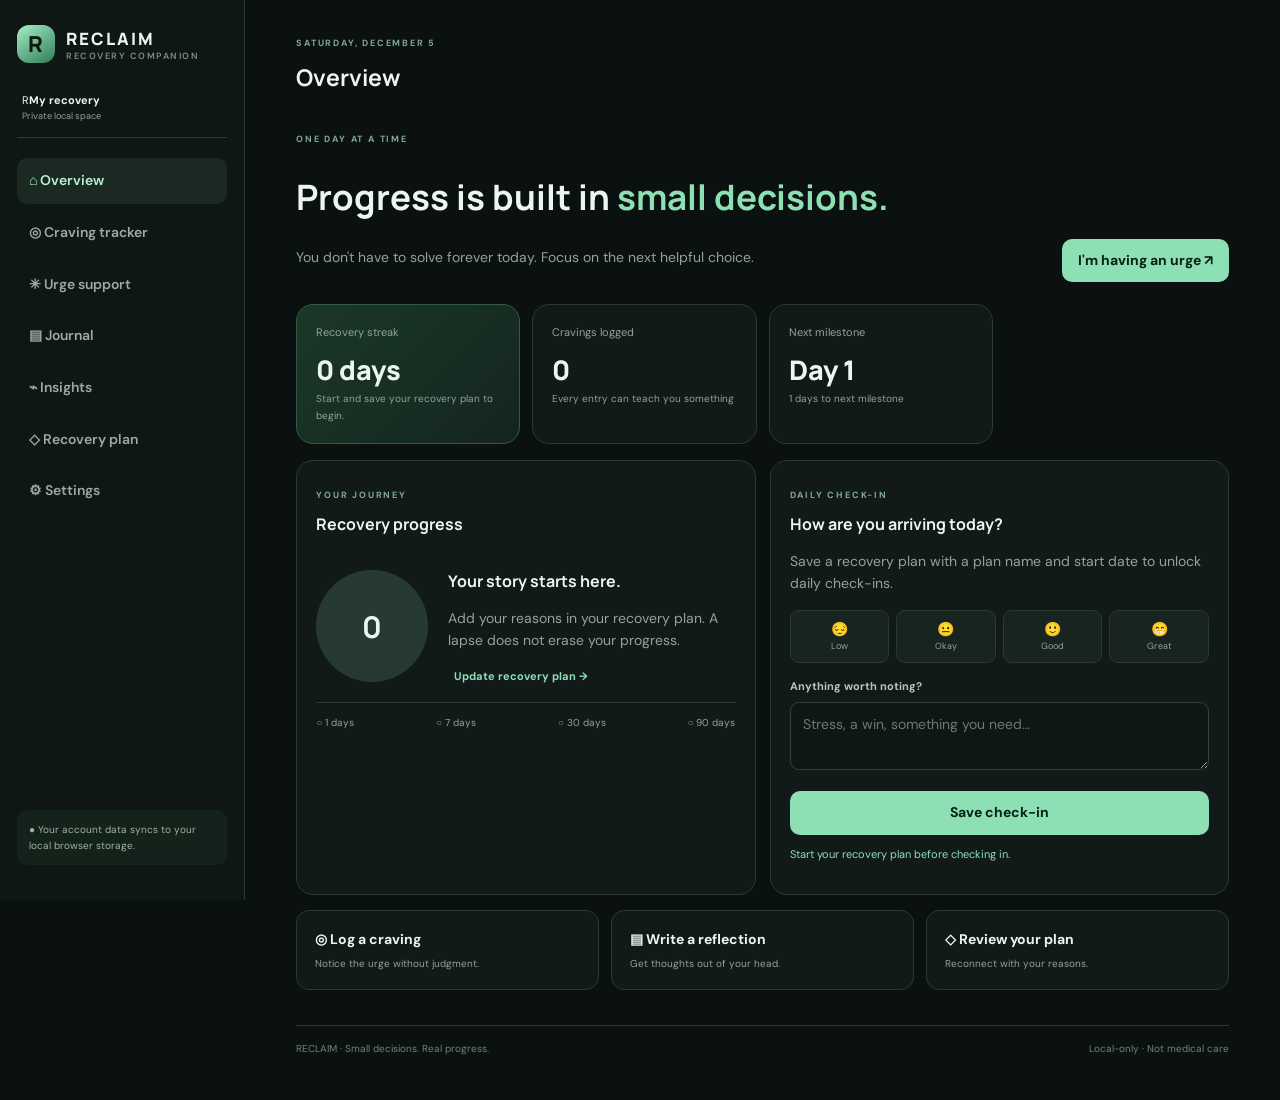
==== commit 58d6775e: "Add files via upload" ====
--- a/index.html
+++ b/index.html
@@ -2,7 +2,7 @@
 <html lang="en"><head><meta charset="utf-8"><meta name="viewport" content="width=device-width,initial-scale=1"><meta name="theme-color" content="#0b1110"><title>RECLAIM — Recovery companion</title><link rel="manifest" href="manifest.webmanifest"><link rel="icon" href="icon.svg"><link rel="stylesheet" href="styles.css"></head>
 <body>
 <div id="appShell" class="app-shell"><aside class="sidebar" id="sidebar"><a class="brand" href="#" title="RECLAIM"><span class="brand-mark">R</span><span>RECLAIM<small>RECOVERY COMPANION</small></span></a><div class="profile-chip"><span class="avatar">R</span><span><b>My recovery</b><small>Private local space</small></span></div><nav class="nav"><button class="nav-link active" data-view="dashboard">⌂ Overview</button><button class="nav-link" data-view="cravings">◎ Craving tracker</button><button class="nav-link" data-view="emergency">✳ Urge support</button><button class="nav-link" data-view="journal">▤ Journal</button><button class="nav-link" data-view="insights">⌁ Insights</button><button class="nav-link" data-view="plan">◇ Recovery plan</button><button class="nav-link" data-view="settings">⚙ Settings</button></nav><div class="sidebar-bottom"><p class="privacy-note">● Your account data syncs to your local browser storage.</p></div></aside>
-<main class="main"><header class="topbar"><button id="menuBtn" class="mobile-menu">☰</button><div class="topbar-heading"><p class="eyebrow" id="todayLabel">YOUR RECOVERY SPACE</p><h1 id="pageTitle">Overview</h1><p id="updateStatus" class="update-status" role="status" aria-live="polite">App updates are checked when RECLAIM opens.</p></div><button id="checkUpdatesBtn" class="button secondary update-button" type="button">↻ Check for updates</button></header>
+<main class="main"><header class="topbar"><button id="menuBtn" class="mobile-menu">☰</button><div class="topbar-heading"><p class="eyebrow" id="todayLabel">YOUR RECOVERY SPACE</p><h1 id="pageTitle">Overview</h1></div></header>
 <section class="view active" id="view-dashboard"><div class="welcome-row"><div><p class="eyebrow">ONE DAY AT A TIME</p><h2>Progress is built in <em>small decisions.</em></h2><p class="muted">You don't have to solve forever today. Focus on the next helpful choice.</p></div><button class="button primary" data-go="emergency">I'm having an urge ↗</button></div>
 <div class="stats-grid"><article class="stat-card hero-stat"><span>Recovery streak</span><strong id="streakValue">0 days</strong><small id="streakSub">Set a recovery start date.</small></article><article class="stat-card"><span>Cravings logged</span><strong id="cravingCount">0</strong><small>Every entry can teach you something</small></article><article class="stat-card"><span>Next milestone</span><strong id="milestoneValue">Day 1</strong><small id="milestoneSub">A fresh starting point</small></article></div>
 <div class="content-grid"><article class="panel"><p class="eyebrow">YOUR JOURNEY</p><h3>Recovery progress</h3><div class="progress-layout"><div class="progress-ring" id="progressRing"><b id="ringDays">0</b></div><div><h3 id="progressHeading">Your story starts here.</h3><p class="muted" id="progressText">Set a start date in your recovery plan.</p><button class="text-button" data-go="plan">Update recovery plan →</button></div></div><div class="milestones"><span id="m1">○ 1 day</span><span id="m7">○ 7 days</span><span id="m30">○ 30 days</span><span id="m90">○ 90 days</span></div></article>
@@ -13,6 +13,6 @@
 <section class="view" id="view-journal"><div class="page-intro"><p class="eyebrow">MAKE SPACE TO REFLECT</p><h2>Your thoughts deserve <em>a place to land.</em></h2></div><div class="content-grid"><article class="panel"><h3>New journal entry</h3><form id="journalForm"><label class="field-label">Mood</label><select id="journalMood"><option>Reflective</option><option>Hopeful</option><option>Stressed</option><option>Frustrated</option><option>Sad</option><option>Proud</option><option>Unsure</option></select><label class="field-label">Prompt</label><select id="journalPrompt"><option>What is one thing I handled well today?</option><option>What made today difficult?</option><option>What do I need more of right now?</option><option>What is one trigger I noticed?</option><option>Free write</option></select><label class="field-label">Your reflection</label><textarea id="journalText" rows="7" required></textarea><button class="button primary full">Save reflection</button><p class="status" id="journalStatus"></p></form></article><article class="panel"><h3>Past reflections</h3><div id="journalList" class="entry-list"></div></article></div></section>
 <section class="view" id="view-insights"><div class="page-intro"><p class="eyebrow">LEARN, DON'T JUDGE</p><h2>Patterns can point <em>toward change.</em></h2></div><div class="stats-grid"><article class="stat-card"><span>Total craving logs</span><strong id="insightTotal">0</strong></article><article class="stat-card"><span>Average intensity</span><strong id="avgIntensity">—</strong></article><article class="stat-card"><span>Most common trigger</span><strong id="topTrigger">—</strong></article></div><div class="content-grid"><article class="panel"><h3>Recent craving intensity</h3><div id="intensityChart" class="chart"></div></article><article class="panel"><h3>Trigger breakdown</h3><div id="triggerBreakdown"></div></article></div></section>
 <section class="view" id="view-plan"><div class="page-intro"><p class="eyebrow">MAKE YOUR RECOVERY PERSONAL</p><h2>A plan for the moments <em>that test you.</em></h2></div><article class="panel"><form id="planForm"><div class="content-grid"><div><label class="field-label">What are you working to change?</label><input id="planName"></div><div><label class="field-label">Recovery start date</label><input id="startDate" type="date"></div><div><label class="field-label">Next meaningful goal</label><input id="goal"></div></div><label class="field-label">Why do you want this change?</label><textarea id="reasons" rows="3"></textarea><label class="field-label">My high-risk situations</label><textarea id="triggersPlan" rows="3"></textarea><label class="field-label">My support people and resources</label><textarea id="supportPlan" rows="3"></textarea><label class="field-label">When I notice an urge, I will…</label><textarea id="ifThen" rows="3"></textarea><button class="button primary">Save my recovery plan</button><p id="planStatus" class="status"></p></form></article></section>
-<section class="view" id="view-settings"><div class="page-intro"><p class="eyebrow">YOUR SPACE, YOUR CHOICES</p><h2>Settings & <em>privacy.</em></h2></div><article class="panel"><h3>Data management</h3><p class="muted">Your recovery data is stored locally in this browser. Export a backup before deleting it.</p><div class="settings-actions"><button class="button secondary" id="exportBtn">Export my data</button><label class="button secondary">Import backup<input type="file" id="importFile" accept="application/json" hidden></label><button class="button danger" id="clearBtn">Clear my recovery data</button></div><p id="settingsStatus" class="status"></p></article><article class="panel"><h3>Health and safety</h3><p class="muted">RECLAIM is a self-help organizer, not medical care, diagnosis, or a substitute for treatment. Withdrawal from alcohol, benzodiazepines and some other substances can be dangerous or life-threatening. Speak with a qualified healthcare professional before stopping if physical dependence is possible. For emergencies call your local emergency number.</p></article></section>
+<section class="view" id="view-settings"><div class="page-intro"><p class="eyebrow">YOUR SPACE, YOUR CHOICES</p><h2>Settings & <em>privacy.</em></h2></div><article class="panel"><h3>App updates</h3><p class="muted">RECLAIM checks for updates automatically when you open or return to the app. You can also check manually here.</p><button id="checkUpdatesBtn" class="button secondary" type="button">↻ Check for updates</button><p id="updateStatus" class="update-status" role="status" aria-live="polite">App updates are checked when RECLAIM opens.</p></article><article class="panel"><h3>Data management</h3><p class="muted">Your recovery data is stored locally in this browser. Export a backup before deleting it.</p><div class="settings-actions"><button class="button secondary" id="exportBtn">Export my data</button><label class="button secondary">Import backup<input type="file" id="importFile" accept="application/json" hidden></label><button class="button danger" id="clearBtn">Clear my recovery data</button></div><p id="settingsStatus" class="status"></p></article><article class="panel"><h3>Health and safety</h3><p class="muted">RECLAIM is a self-help organizer, not medical care, diagnosis, or a substitute for treatment. Withdrawal from alcohol, benzodiazepines and some other substances can be dangerous or life-threatening. Speak with a qualified healthcare professional before stopping if physical dependence is possible. For emergencies call your local emergency number.</p></article></section>
 <footer class="footer">RECLAIM · Small decisions. Real progress. <span>Local-only · Not medical care</span></footer></main></div>
 <script type="module" src="app.js"></script></body></html>
